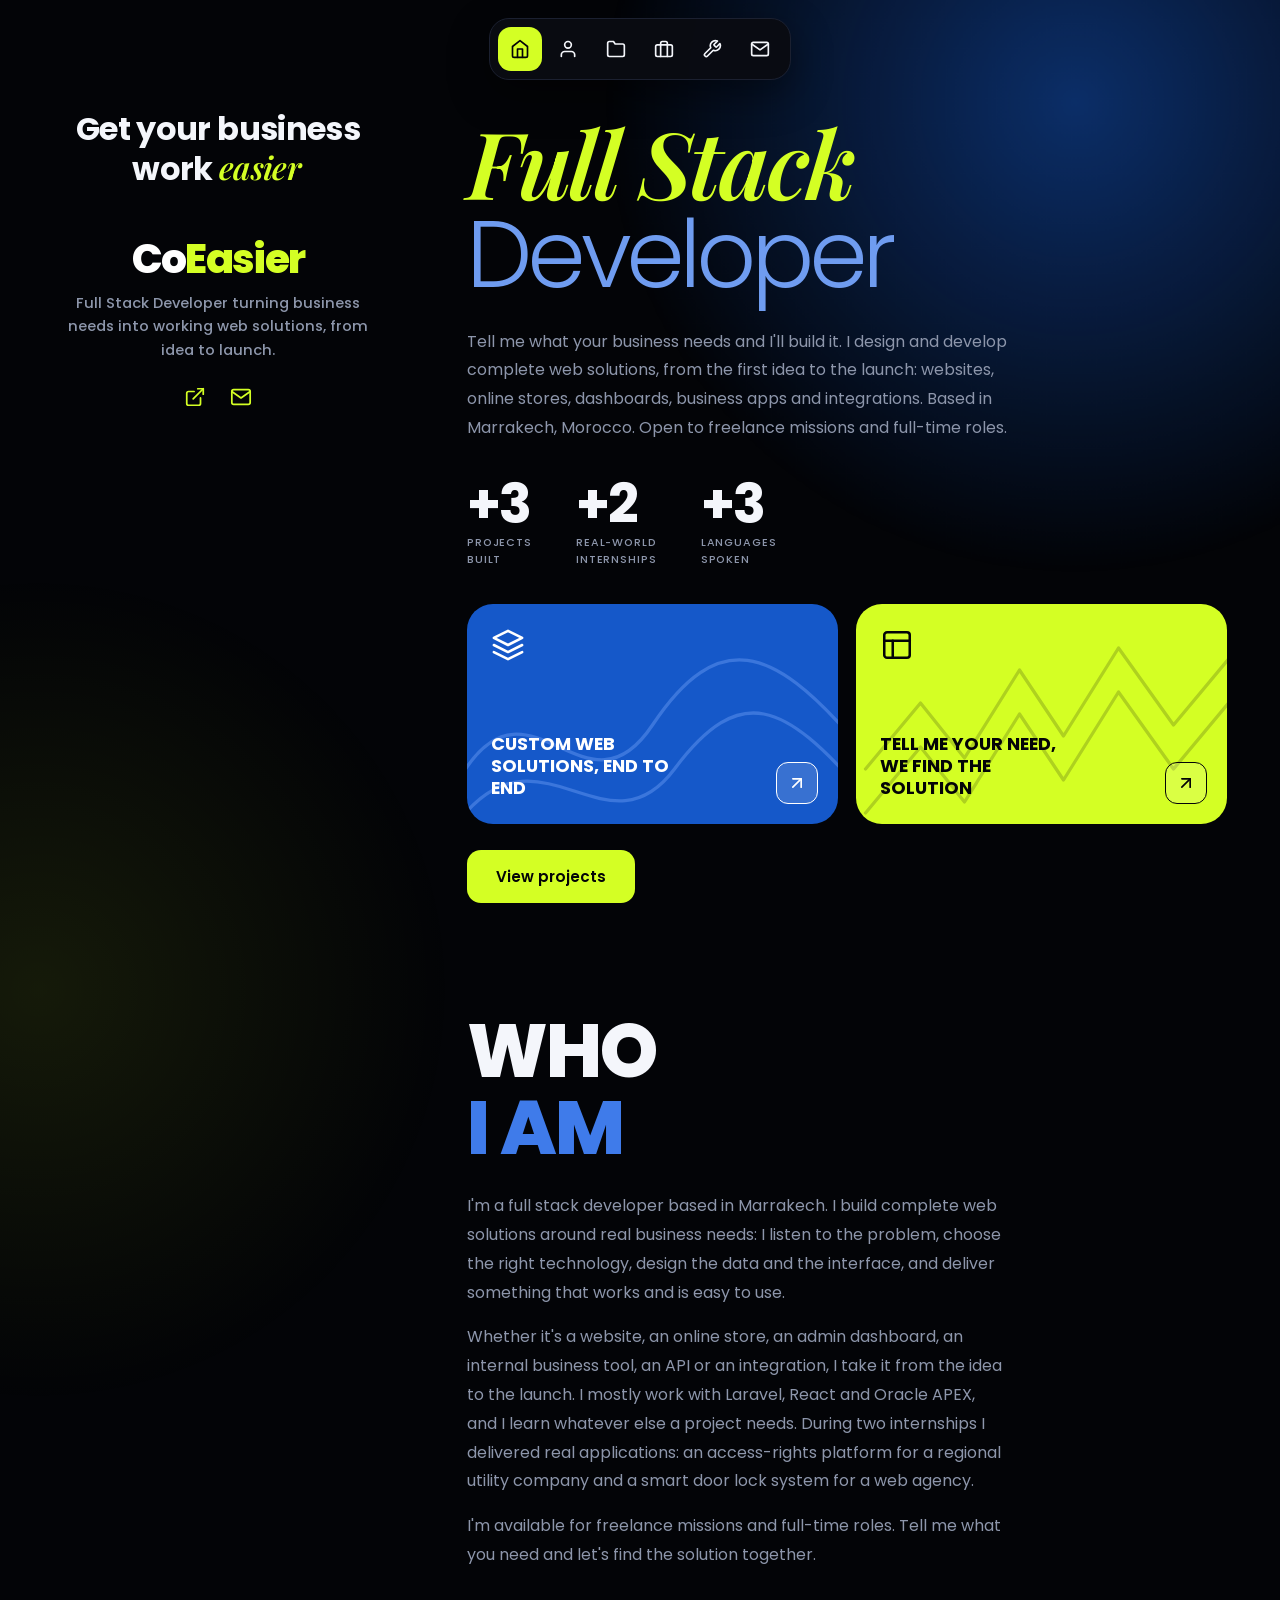
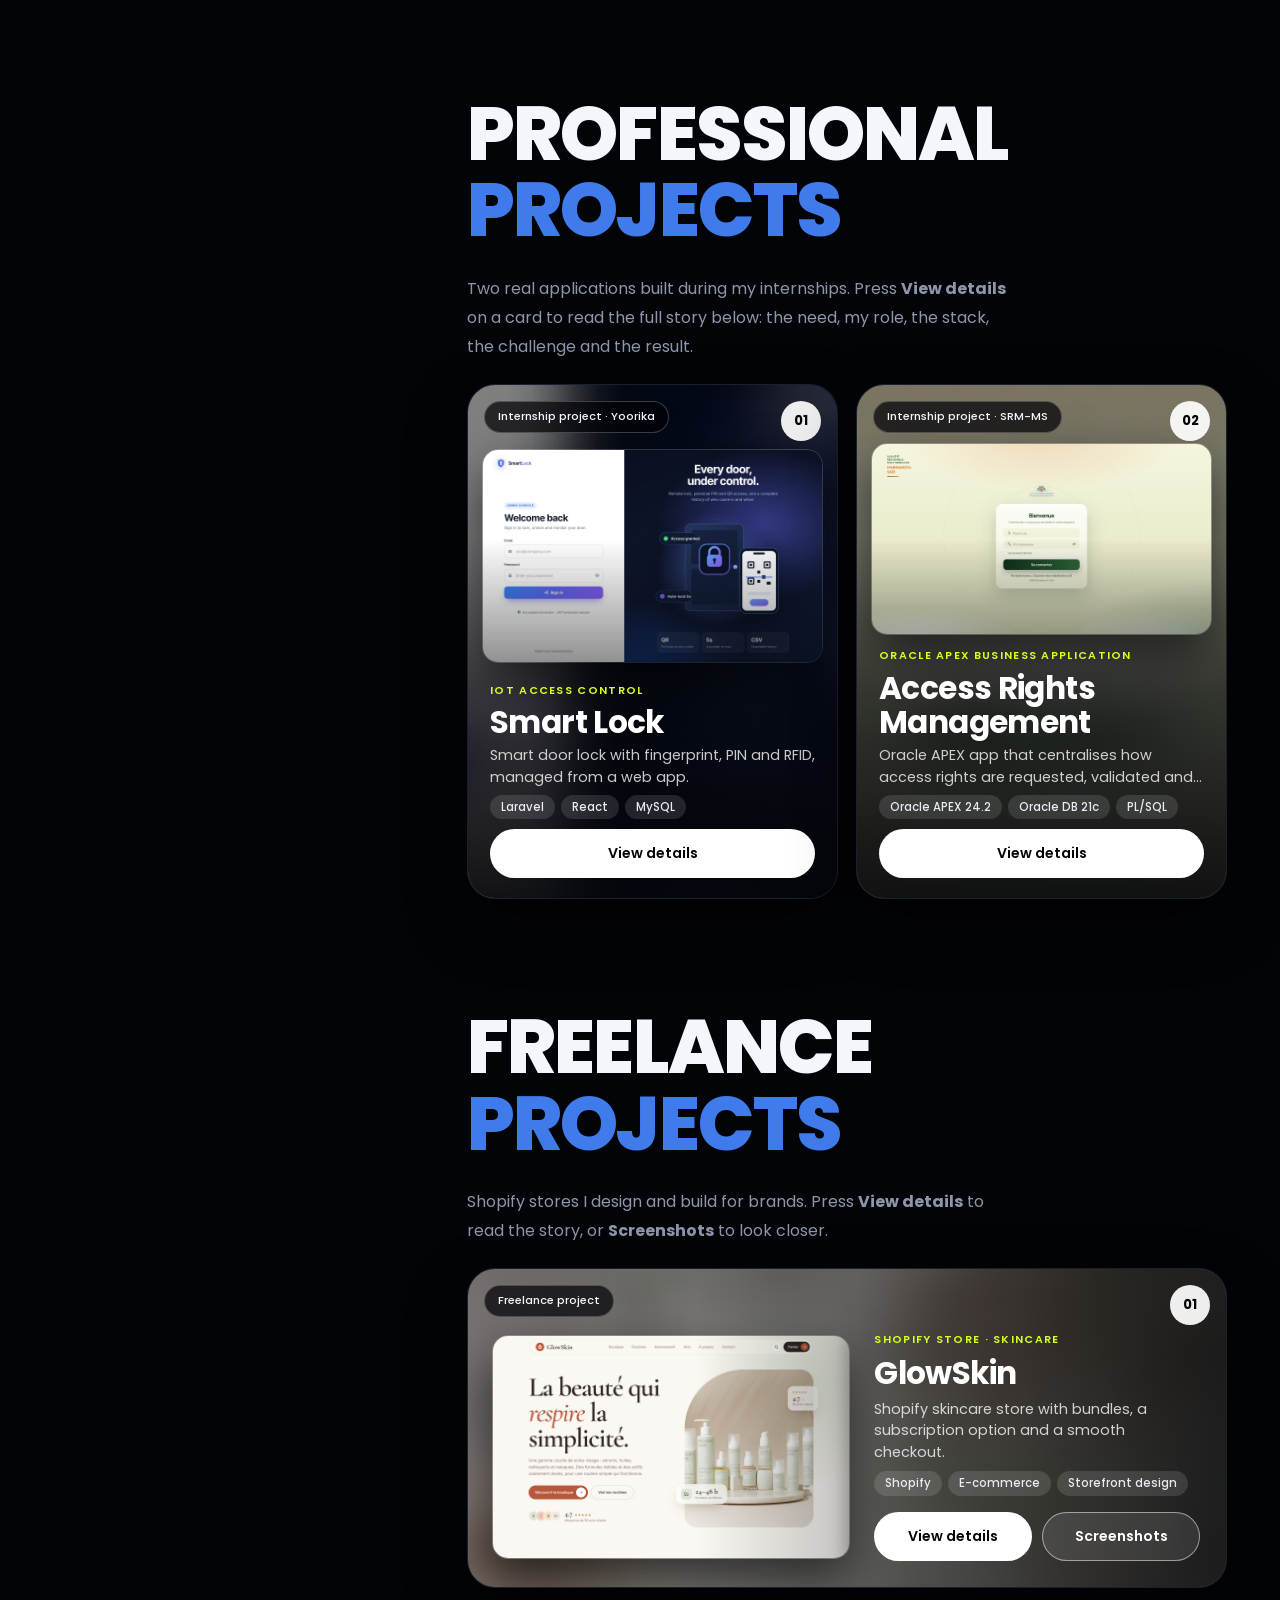
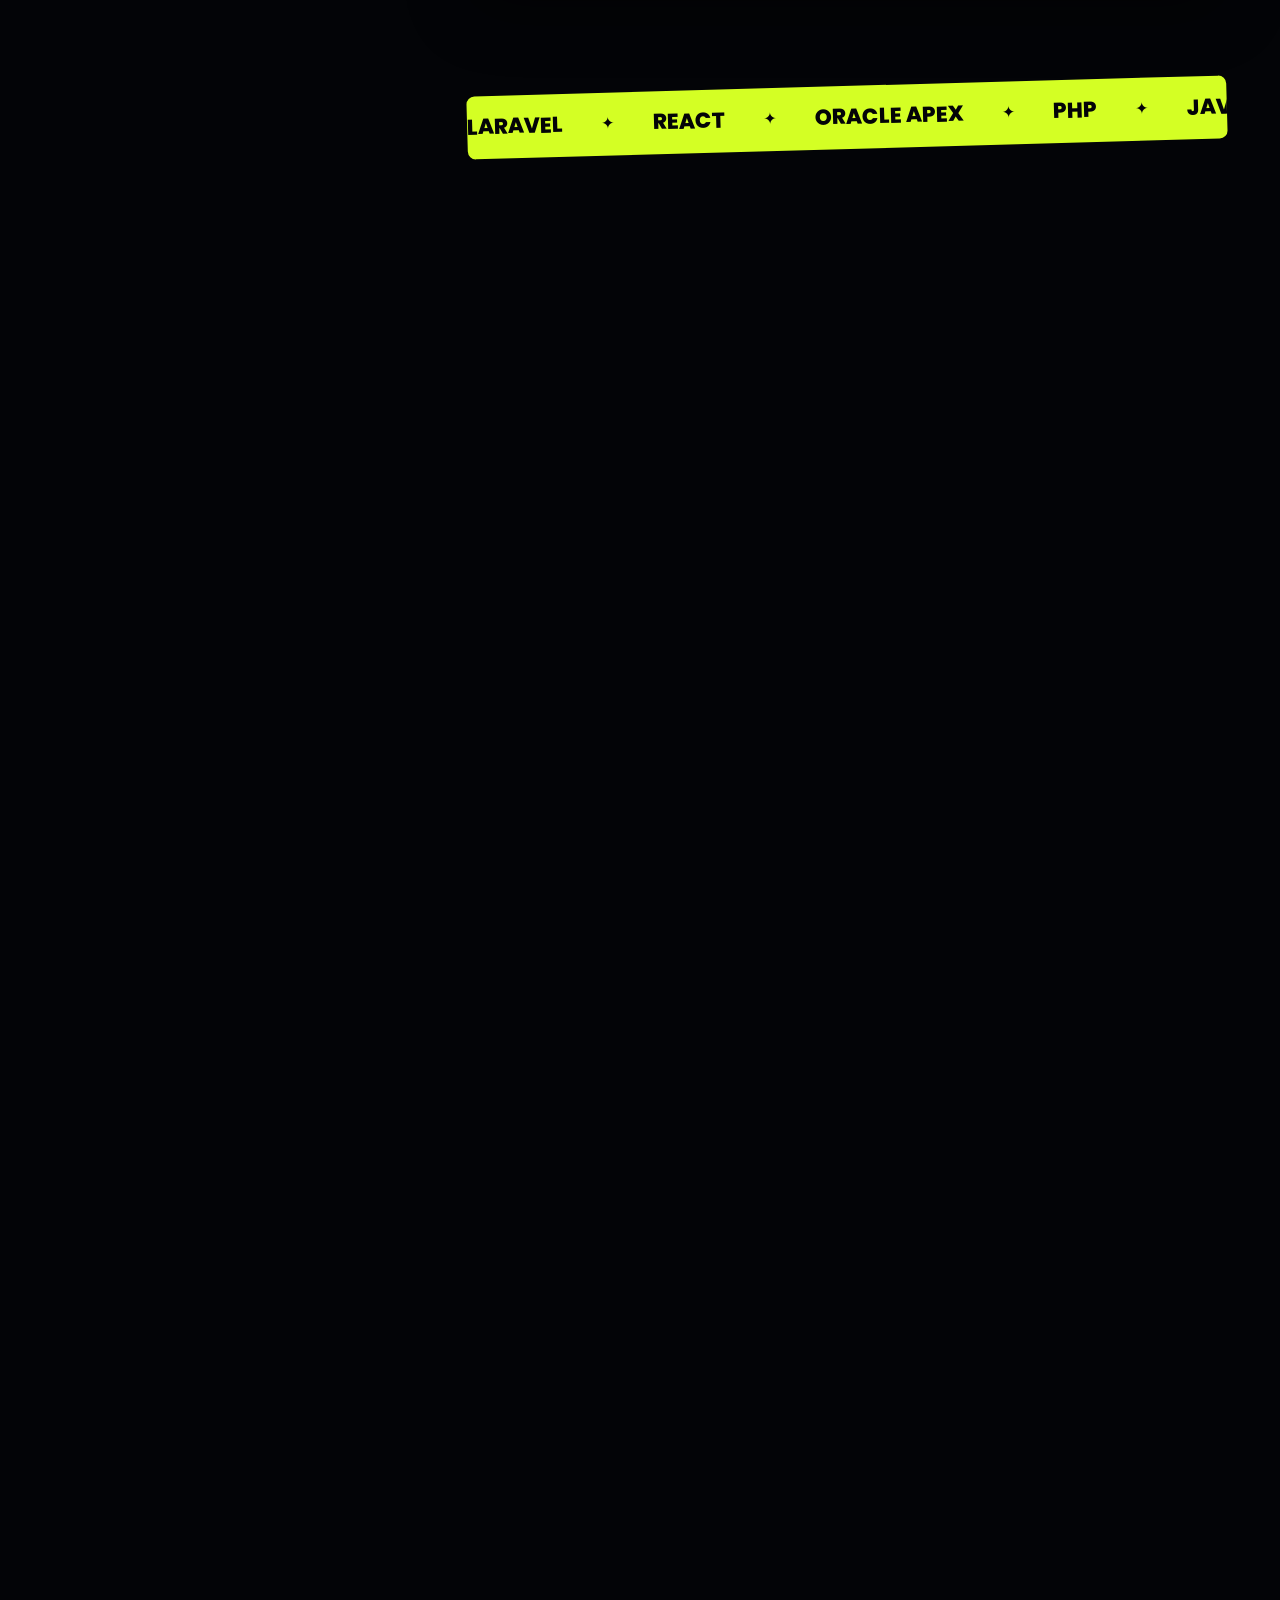
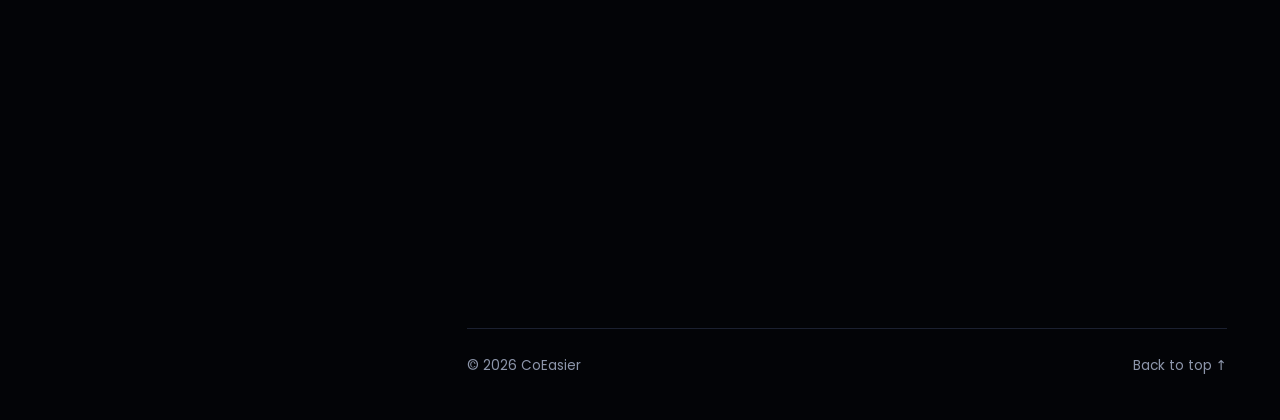
==== index.html @ d1f8d802 "CoEasier portfolio Co-Authored-By: Claude Sonnet 5.5 <noreply@anthropic.com>" ====
<!doctype html>
<html lang="en">
<head>
  <meta charset="utf-8">
  <meta name="viewport" content="width=device-width, initial-scale=1">
  <title>CoEasier | Full Stack Web Developer</title>
  <meta name="description" content="CoEasier, Full Stack Developer in Marrakech, Morocco. I turn business needs into complete web solutions: websites, online stores, dashboards, business apps and integrations.">
  <meta name="theme-color" content="#030407">
  <meta property="og:title" content="CoEasier | Full Stack Web Developer">
  <meta property="og:description" content="Custom web solutions, from the first idea to the launch.">
  <meta property="og:type" content="website">
  <link rel="preconnect" href="https://fonts.googleapis.com">
  <link rel="preconnect" href="https://fonts.gstatic.com" crossorigin>
  <link href="https://fonts.googleapis.com/css2?family=Playfair+Display:ital,wght@1,500;1,600&family=Poppins:wght@300;400;500;600;700;800&display=swap" rel="stylesheet">
  <link rel="stylesheet" href="style.css?v=77">
</head>
<body>
  <svg width="0" height="0" style="position:absolute" aria-hidden="true">
    <defs>
      <symbol id="i-home" viewBox="0 0 24 24"><path d="M3 9l9-7 9 7v11a2 2 0 0 1-2 2H5a2 2 0 0 1-2-2z"/><polyline points="9 22 9 12 15 12 15 22"/></symbol>
      <symbol id="i-user" viewBox="0 0 24 24"><path d="M20 21v-2a4 4 0 0 0-4-4H8a4 4 0 0 0-4 4v2"/><circle cx="12" cy="7" r="4"/></symbol>
      <symbol id="i-folder" viewBox="0 0 24 24"><path d="M22 19a2 2 0 0 1-2 2H4a2 2 0 0 1-2-2V5a2 2 0 0 1 2-2h5l2 3h9a2 2 0 0 1 2 2z"/></symbol>
      <symbol id="i-briefcase" viewBox="0 0 24 24"><rect x="2" y="7" width="20" height="14" rx="2"/><path d="M16 21V5a2 2 0 0 0-2-2h-4a2 2 0 0 0-2 2v16"/></symbol>
      <symbol id="i-tool" viewBox="0 0 24 24"><path d="M14.7 6.3a1 1 0 0 0 0 1.4l1.6 1.6a1 1 0 0 0 1.4 0l3.77-3.77a6 6 0 0 1-7.94 7.94l-6.91 6.91a2.12 2.12 0 0 1-3-3l6.91-6.91a6 6 0 0 1 7.94-7.94l-3.76 3.76z"/></symbol>
      <symbol id="i-mail" viewBox="0 0 24 24"><path d="M4 4h16c1.1 0 2 .9 2 2v12c0 1.1-.9 2-2 2H4c-1.1 0-2-.9-2-2V6c0-1.1.9-2 2-2z"/><polyline points="22,6 12,13 2,6"/></symbol>
      <symbol id="i-github" viewBox="0 0 24 24"><path d="M9 19c-5 1.5-5-2.5-7-3m14 6v-3.87a3.37 3.37 0 0 0-.94-2.61c3.14-.35 6.44-1.54 6.44-7A5.44 5.44 0 0 0 20 4.77 5.07 5.07 0 0 0 19.91 1S18.73.65 16 2.48a13.38 13.38 0 0 0-7 0C6.27.65 5.09 1 5.09 1A5.07 5.07 0 0 0 5 4.77a5.44 5.44 0 0 0-1.5 3.78c0 5.42 3.3 6.61 6.44 7A3.37 3.37 0 0 0 9 18.13V22"/></symbol>
      <symbol id="i-linkedin" viewBox="0 0 24 24"><path d="M16 8a6 6 0 0 1 6 6v7h-4v-7a2 2 0 0 0-4 0v7h-4v-7a6 6 0 0 1 6-6z"/><rect x="2" y="9" width="4" height="12"/><circle cx="4" cy="4" r="2"/></symbol>
      <symbol id="i-ext" viewBox="0 0 24 24"><path d="M18 13v6a2 2 0 0 1-2 2H5a2 2 0 0 1-2-2V8a2 2 0 0 1 2-2h6"/><polyline points="15 3 21 3 21 9"/><line x1="10" y1="14" x2="21" y2="3"/></symbol>
      <symbol id="i-arrow" viewBox="0 0 24 24"><line x1="7" y1="17" x2="17" y2="7"/><polyline points="7 7 17 7 17 17"/></symbol>
      <symbol id="i-flame" viewBox="0 0 24 24"><path d="M12 2c1 4 6 6 6 12a6 6 0 0 1-12 0c0-3 2-4 3-7 1 1 2 2 2 4 2-2 1-6 1-9z"/></symbol>
      <symbol id="i-layers" viewBox="0 0 24 24"><polygon points="12 2 2 7 12 12 22 7 12 2"/><polyline points="2 17 12 22 22 17"/><polyline points="2 12 12 17 22 12"/></symbol>
      <symbol id="i-layout" viewBox="0 0 24 24"><rect x="3" y="3" width="18" height="18" rx="2"/><line x1="3" y1="9" x2="21" y2="9"/><line x1="9" y1="21" x2="9" y2="9"/></symbol>
    </defs>
  </svg>

  <a class="skip" href="#about">Skip to content</a>
  <div class="progress" id="progress" aria-hidden="true"></div>

  <nav class="pill-nav" id="pillNav" aria-label="Main">
    <a href="#home" data-tip="Home" aria-label="Home"><svg class="ic"><use href="#i-home"/></svg></a>
    <a href="#about" data-tip="About" aria-label="About"><svg class="ic"><use href="#i-user"/></svg></a>
    <a href="#projects" data-tip="Projects" aria-label="Projects"><svg class="ic"><use href="#i-folder"/></svg></a>
    <a href="#experience" data-tip="Experience" aria-label="Experience"><svg class="ic"><use href="#i-briefcase"/></svg></a>
    <a href="#stack" data-tip="Tech stack" aria-label="Tech stack"><svg class="ic"><use href="#i-tool"/></svg></a>
    <a href="#contact" data-tip="Contact" aria-label="Contact"><svg class="ic"><use href="#i-mail"/></svg></a>
  </nav>

  <div class="layout">
    <aside class="side">
      <p class="p-tagline rise" style="--d:0">Get your business work <em>easier</em></p>
      <div class="profile rise" style="--d:1">
        <div class="p-info">
          <h2 class="p-name wordmark">Co<em>Easier</em></h2>
          <p class="p-bio">Full Stack Developer turning business needs into working web solutions, from idea to launch.</p>
          <div class="p-links" id="profileLinks"></div>
        </div>
      </div>
    </aside>

    <main class="content">
      <section id="home" class="block hero">
        <h1 class="big hero-title rise" style="--d:1"><span class="ser">Full Stack</span><span class="dim">Developer</span></h1>
        <p class="lede rise" style="--d:2">Tell me what your business needs and I'll build it. I design and develop complete web solutions, from the first idea to the launch: websites, online stores, dashboards, business apps and integrations. Based in Marrakech, Morocco. Open to freelance missions and full-time roles.</p>
        <ul class="stats rise" style="--d:3" aria-label="Highlights">
          <li><strong>+<span data-count="3">3</span></strong><span>PROJECTS<br>BUILT</span></li>
          <li><strong>+<span data-count="2">2</span></strong><span>REAL-WORLD<br>INTERNSHIPS</span></li>
          <li><strong>+<span data-count="3">3</span></strong><span>LANGUAGES<br>SPOKEN</span></li>
        </ul>
        <div class="tiles rise" style="--d:4">
          <a class="tile blue" href="#projects">
            <svg class="pat" viewBox="0 0 300 200" aria-hidden="true"><path d="M-20 150 C 40 60, 90 200, 150 110 S 260 40, 330 120"/><path d="M-20 190 C 50 110, 110 230, 170 150 S 270 90, 340 170"/></svg>
            <svg class="ic big-ic"><use href="#i-layers"/></svg>
            <span class="t-title">CUSTOM WEB SOLUTIONS, END TO END</span>
            <span class="t-go" aria-hidden="true"><svg class="ic"><use href="#i-arrow"/></svg></span>
          </a>
          <a class="tile lime" href="#contact">
            <svg class="pat" viewBox="0 0 300 200" aria-hidden="true"><polyline points="-10,150 40,90 80,140 130,60 170,120 220,40 270,110 320,50"/><polyline points="-10,190 40,130 80,180 130,100 170,160 220,80 270,150 320,90"/></svg>
            <svg class="ic big-ic"><use href="#i-layout"/></svg>
            <span class="t-title">TELL ME YOUR NEED, WE FIND THE SOLUTION</span>
            <span class="t-go" aria-hidden="true"><svg class="ic"><use href="#i-arrow"/></svg></span>
          </a>
        </div>
        <div class="cta rise" style="--d:5">
          <a class="btn solid" href="#projects">View projects</a>
        </div>
      </section>

      <section id="about" class="block">
        <h2 class="big reveal"><span>WHO</span><span class="dim">I AM</span></h2>
        <div class="reveal" style="--d:1">
          <p class="body">I'm a full stack developer based in Marrakech. I build complete web solutions around real business needs: I listen to the problem, choose the right technology, design the data and the interface, and deliver something that works and is easy to use.</p>
          <p class="body">Whether it's a website, an online store, an admin dashboard, an internal business tool, an API or an integration, I take it from the idea to the launch. I mostly work with Laravel, React and Oracle APEX, and I learn whatever else a project needs. During two internships I delivered real applications: an access-rights platform for a regional utility company and a smart door lock system for a web agency.</p>
          <p class="body">I'm available for freelance missions and full-time roles. Tell me what you need and let's find the solution together.</p>
        </div>
      </section>

      <section id="projects" class="block">
        <h2 class="big reveal"><span>PROFESSIONAL</span><span class="dim">PROJECTS</span></h2>
        <p class="body reveal" style="--d:1">Two real applications built during my internships. Press <b>View details</b> on a card to read the full story below: the need, my role, the stack, the challenge and the result.</p>
        <div class="pcards" id="projectList"></div>
        <div class="pdetail" id="pdetail" inert aria-live="polite"><div class="pd-inner" id="pdInner"></div></div>
      </section>

      <section id="freelance" class="block">
        <h2 class="big reveal"><span>FREELANCE</span><span class="dim">PROJECTS</span></h2>
        <p class="body reveal" style="--d:1">Shopify stores I design and build for brands. Press <b>View details</b> to read the story, or <b>Screenshots</b> to look closer.</p>
        <div class="pcards" id="freeList"></div>
      </section>

      <div class="ribbon" aria-hidden="true">
        <div class="ribbon-track">
          <span>LARAVEL</span><span>REACT</span><span>ORACLE APEX</span><span>PHP</span><span>JAVASCRIPT</span><span>MYSQL</span><span>PL/SQL</span><span>REST APIS</span>
          <span>LARAVEL</span><span>REACT</span><span>ORACLE APEX</span><span>PHP</span><span>JAVASCRIPT</span><span>MYSQL</span><span>PL/SQL</span><span>REST APIS</span>
        </div>
      </div>

      <section id="experience" class="block">
        <h2 class="big reveal"><span>REAL-WORLD</span><span class="dim">EXPERIENCE</span></h2>
        <div class="elist">
          <article class="eitem reveal">
            <span class="go" aria-hidden="true"><svg class="ic"><use href="#i-arrow"/></svg></span>
            <h3>SRM-MS · Oracle APEX Developer Intern</h3>
            <p class="sub">Société Régionale Multiservices Marrakech-Safi</p>
            <ul>
              <li>Designed a relational Oracle database and a multi-level validation workflow (hierarchical, functional, DSITD).</li>
              <li>Built business logic in PL/SQL: procedures, functions, triggers and compound triggers to automate statuses and keep access rights in sync.</li>
              <li>Implemented role-based access control (RBAC) with a full audit trail of every operation in Oracle APEX.</li>
            </ul>
            <p class="date">Sep – Oct 2026</p>
            <div class="tags"><span>Oracle APEX 24.2</span><span>Oracle DB 21c</span><span>SQL</span><span>PL/SQL</span><span>ORDS</span></div>
          </article>
          <article class="eitem reveal">
            <span class="go" aria-hidden="true"><svg class="ic"><use href="#i-arrow"/></svg></span>
            <h3>Yoorika Web Management · Web Developer Intern</h3>
            <p class="sub">Marrakech</p>
            <ul>
              <li>Developed a Smart Door Lock Management System with physical authentication (fingerprint, PIN, RFID) and a web supervision app.</li>
              <li>Created an admin dashboard to manage users and monitor entries and exits, with a full access history (logs).</li>
              <li>Designed an extensible architecture that can connect to other smart-lock devices.</li>
            </ul>
            <p class="date">April 2026</p>
            <div class="tags"><span>Laravel</span><span>React</span><span>MySQL</span></div>
          </article>
        </div>
      </section>

      <section id="stack" class="block">
        <h2 class="big reveal"><span>TECH</span><span class="dim">STACK</span></h2>
        <p class="body reveal" style="--d:1">My main tools, all used in real projects. I choose the right technology for each problem.</p>
        <div class="stack" id="stackList"></div>
      </section>

      <section id="contact" class="block">
        <h2 class="big reveal"><span>LET'S WORK</span><span class="dim">TOGETHER</span></h2>
        <p class="body reveal" style="--d:1">Have an idea, a problem to solve or a process to put online? Tell me about it and I'll get back to you quickly with how I can help.</p>
        <form id="contactForm" class="form reveal" novalidate>
          <div class="f-row">
            <div class="field">
              <label for="cName">Name</label>
              <input id="cName" name="name" type="text" placeholder="Your name" autocomplete="name" aria-describedby="cNameErr">
              <p class="err" id="cNameErr" role="alert"></p>
            </div>
            <div class="field">
              <label for="cEmail">Email</label>
              <input id="cEmail" name="email" type="email" placeholder="you@email.com" autocomplete="email" aria-describedby="cEmailErr">
              <p class="err" id="cEmailErr" role="alert"></p>
            </div>
          </div>
          <div class="field">
            <label for="cType">Project type</label>
            <select id="cType" name="type">
              <option value="">Select…</option>
              <option>Website or landing page</option>
              <option>E-commerce store</option>
              <option>Admin dashboard or web app</option>
              <option>Business tool or automation</option>
              <option>API or integration</option>
              <option>Oracle APEX application</option>
              <option>Not sure yet, let's talk</option>
            </select>
          </div>
          <div class="field">
            <label for="cMsg">Message</label>
            <textarea id="cMsg" name="message" placeholder="Tell me about your project" aria-describedby="cMsgErr"></textarea>
            <p class="err" id="cMsgErr" role="alert"></p>
          </div>
          <div class="hp" aria-hidden="true"><label>Leave empty <input type="text" name="company" tabindex="-1" autocomplete="off"></label></div>
          <button class="btn solid wide" type="submit" id="formBtn">Submit</button>
          <p class="form-status" id="formStatus" role="status" aria-live="polite"></p>
        </form>
        <p class="direct reveal">Prefer direct contact? <a href="https://mail.google.com/mail/?view=cm&fs=1&to=co.easier54%40gmail.com" target="_blank" rel="noopener">co.easier54@gmail.com</a> · <a href="https://www.fiverr.com/realswimo" target="_blank" rel="noopener">Fiverr</a></p>
      </section>

      <footer class="footer">
        <span>© <span id="year">2026</span> CoEasier</span>
        <a href="#home">Back to top ↑</a>
      </footer>
    </main>
  </div>


  <div class="lightbox" id="lightbox" role="dialog" aria-modal="true" aria-label="Project screenshots" hidden>
    <button class="lb-close" id="lbClose" type="button" aria-label="Close">×</button>
    <button class="lb-nav prev" id="lbPrev" type="button" aria-label="Previous screenshot">‹</button>
    <figure class="lb-fig">
      <img id="lbImg" alt="" decoding="async">
      <figcaption><b id="lbTitle"></b><span id="lbCount"></span></figcaption>
    </figure>
    <button class="lb-nav next" id="lbNext" type="button" aria-label="Next screenshot">›</button>
  </div>

  <script src="script.js?v=77" defer></script>
</body>
</html>
---- style.css ----
:root {
  --bg: #030407;
  --card: #0b0d14;
  --line: #1b2030;
  --text: #f4f6fb;
  --muted: #8d96ab;
  --dim: #3f7bea;
  --blue: #1558c9;
  --lime: #d4ff24;
  --input: #10131c;
}

* { box-sizing: border-box; }
html { scroll-behavior: smooth; scroll-padding-top: 100px; }
body { margin: 0; font-family: "Poppins", system-ui, -apple-system, "Segoe UI", sans-serif; background: var(--bg); color: var(--text); line-height: 1.6; -webkit-font-smoothing: antialiased; overflow-x: hidden; }
img { max-width: 100%; display: block; }
a { color: inherit; text-decoration: none; }
h1, h2, h3 { margin: 0; }
p { margin: 0 0 1rem; }
.ic { width: 20px; height: 20px; fill: none; stroke: currentColor; stroke-width: 2; stroke-linecap: round; stroke-linejoin: round; flex: none; }

/* accessibility */
.skip { position: absolute; left: 12px; top: -60px; z-index: 200; padding: 10px 16px; border-radius: 10px; background: var(--lime); color: #030407; font-weight: 700; transition: top .2s; }
.skip:focus { top: 12px; }
:focus-visible { outline: 3px solid var(--lime); outline-offset: 3px; border-radius: 10px; }
.progress { position: fixed; left: 0; top: 0; height: 3px; width: var(--prog, 0%); z-index: 120; background: var(--lime); }

/* floating pill nav */
.pill-nav { position: fixed; top: 18px; left: 50%; transform: translateX(-50%); z-index: 100; display: flex; gap: 4px; padding: 8px; border-radius: 20px; background: rgba(10, 12, 18, .9); border: 1px solid var(--line); -webkit-backdrop-filter: blur(14px); backdrop-filter: blur(14px); box-shadow: 0 14px 40px rgba(0, 0, 0, .45); }
.pill-nav a { position: relative; width: 44px; height: 44px; display: grid; place-items: center; border-radius: 13px; color: var(--text); transition: background .25s, color .25s, transform .25s; }
.pill-nav a:hover { background: var(--line); transform: translateY(-2px); }
.pill-nav a.is-active { background: var(--lime); color: #030407; }
.pill-nav a::after { content: attr(data-tip); position: absolute; top: calc(100% + 12px); left: 50%; transform: translate(-50%, -4px); padding: 5px 11px; border-radius: 8px; background: #000; color: #fff; font-size: .72rem; font-weight: 500; white-space: nowrap; opacity: 0; pointer-events: none; transition: opacity .2s, transform .2s; }
.pill-nav a:hover::after, .pill-nav a:focus-visible::after { opacity: 1; transform: translate(-50%, 0); }

/* page layout */
.layout { display: grid; grid-template-columns: 330px minmax(0, 760px); gap: 84px; justify-content: center; padding: 110px 28px 30px; max-width: 1340px; margin-inline: auto; }
.side { position: sticky; top: 96px; align-self: start; }
.content { min-width: 0; }
.block { padding: 18px 0 92px; }
.block.hero { padding-top: 6px; }

/* profile card */
.profile { position: relative; background: #fff; color: #111; border-radius: 30px; padding: 22px 22px 26px; text-align: center; box-shadow: 0 30px 70px rgba(0, 0, 0, .5); }
.dash { position: absolute; left: 0; top: 0; width: 340px; height: 520px; overflow: visible; pointer-events: none; fill: none; stroke: #2f6fe0; stroke-width: 3; stroke-linecap: round; stroke-dasharray: 9 10; animation: dashmove 1.4s linear infinite; }
@keyframes dashmove { to { stroke-dashoffset: -38; } }
.flame { position: absolute; left: 0; top: 0; width: 40px; height: 40px; border-radius: 50%; background: var(--lime); color: #030407; display: grid; place-items: center; offset-path: path("M-44 392 C 36 416, 96 346, 170 268"); offset-rotate: 0deg; offset-anchor: center; animation: ride 7s ease-in-out infinite alternate; box-shadow: 0 0 0 7px rgba(212, 255, 36, .22); }
.flame .ic { width: 18px; height: 18px; }
@keyframes ride { from { offset-distance: 0%; } to { offset-distance: 100%; } }
.avatar { position: relative; border-radius: 22px; overflow: hidden; aspect-ratio: 1 / 1; background: #1b1d22; }
.avatar img { width: 100%; height: 100%; object-fit: cover; object-position: 50% 12%; }
.p-name { font-size: 1.6rem; font-weight: 800; letter-spacing: -.02em; margin: 18px 0 6px; line-height: 1.15; }
.p-bio { color: #6b6661; font-size: .9rem; font-weight: 500; margin: 0 0 16px; padding-inline: 4px; }
.p-links { display: flex; justify-content: center; flex-wrap: wrap; gap: 6px; }
.p-links a { width: 40px; height: 40px; display: grid; place-items: center; border-radius: 12px; color: #1558c9; transition: background .2s, color .2s, transform .2s; }
.p-links a:hover { background: #1558c9; color: #fff; transform: translateY(-3px); }
.p-links .ic { width: 22px; height: 22px; stroke-width: 1.9; }

/* headings + text */
.big { font-weight: 800; font-size: clamp(2.5rem, 6.2vw, 4.7rem); line-height: 1.02; letter-spacing: -.025em; text-transform: uppercase; margin-bottom: 26px; }
.big span { display: block; }
.big .dim { color: var(--dim); }
.lede, .body { color: var(--muted); font-size: 1rem; line-height: 1.8; max-width: 54ch; }
.stats { list-style: none; display: flex; flex-wrap: wrap; gap: 14px 44px; padding: 0; margin: 34px 0 0; }
.stats li { display: flex; flex-direction: column; gap: 4px; }
.stats strong { font-size: clamp(2.4rem, 5vw, 3.4rem); font-weight: 700; line-height: 1; letter-spacing: -.03em; }
.stats li > span { color: var(--muted); font-size: .68rem; font-weight: 500; letter-spacing: .08em; line-height: 1.5; }

/* colour tiles */
.tiles { display: grid; grid-template-columns: 1fr 1fr; gap: 18px; margin-top: 36px; }
.tile { position: relative; overflow: hidden; border-radius: 26px; min-height: 220px; padding: 24px; display: flex; flex-direction: column; justify-content: space-between; transition: transform .4s cubic-bezier(.2, .7, .2, 1), box-shadow .4s; }
.tile.blue { background: #1558c9; color: #fff; }
.tile.lime { background: var(--lime); color: #030407; }
.tile:hover { transform: translateY(-8px) rotate(-.8deg); box-shadow: 0 26px 50px rgba(0, 0, 0, .45); }
.pat { position: absolute; inset: 0; width: 100%; height: 100%; fill: none; stroke-width: 3; stroke-linecap: round; stroke-linejoin: round; animation: patmove 9s ease-in-out infinite alternate; pointer-events: none; }
.blue .pat { stroke: rgba(130, 175, 255, .35); }
.lime .pat { stroke: rgba(3, 4, 7, .18); }
@keyframes patmove { to { transform: translateX(-26px) scale(1.06); } }
.tile > * { position: relative; }
.tile > .pat { position: absolute; }
.big-ic { width: 34px; height: 34px; stroke-width: 1.8; }
.t-title { font-weight: 700; font-size: 1.12rem; line-height: 1.25; text-transform: uppercase; max-width: 15ch; }
.t-go { position: absolute !important; right: 20px; bottom: 20px; width: 42px; height: 42px; border-radius: 12px; border: 1.5px solid currentColor; display: grid; place-items: center; background: rgba(255, 255, 255, .15); transition: transform .3s; }
.tile:hover .t-go { transform: translate(3px, -3px) rotate(8deg); }

/* buttons */
.cta { display: flex; flex-wrap: wrap; gap: 12px; margin-top: 26px; }
.btn { display: inline-flex; align-items: center; justify-content: center; padding: 14px 28px; border-radius: 14px; font: 600 .95rem "Poppins", sans-serif; border: 1.5px solid transparent; cursor: pointer; transition: transform .25s, background .25s, border-color .25s, color .25s; }
.btn.solid { background: var(--lime); color: #030407; }
.btn.solid:hover { background: #e6ff6b; transform: translateY(-3px); }
.btn.line { border-color: #2a3042; color: var(--text); background: transparent; }
.btn.line:hover { border-color: var(--lime); color: var(--lime); transform: translateY(-3px); }
.btn.small { padding: 10px 18px; font-size: .85rem; }
.btn.wide { width: 100%; margin-top: 6px; }
.btn:disabled { opacity: .7; cursor: progress; }

/* about */
.facts { list-style: none; padding: 0; margin: 28px 0 0; display: grid; gap: 10px; max-width: 560px; }
.facts li { padding: 14px 18px; background: var(--card); border: 1px solid var(--line); border-radius: 16px; font-size: .94rem; }
.facts span { display: inline-block; min-width: 104px; color: var(--lime); font-size: .68rem; font-weight: 600; letter-spacing: .1em; }

/* projects accordion */
.plist { margin-top: 18px; display: grid; gap: 6px; }
.pitem { border-radius: 22px; transition: background .3s; }
.pitem.open, .pitem:hover { background: var(--card); }
.phead { width: 100%; display: grid; grid-template-columns: 88px 1fr 28px; gap: 22px; align-items: center; padding: 14px; background: none; border: 0; color: inherit; text-align: left; cursor: pointer; font-family: inherit; border-radius: 22px; }
.thumb { width: 88px; height: 88px; border-radius: 16px; overflow: hidden; background: #12151f; display: grid; place-items: center; }
.thumb img { width: 100%; height: 100%; object-fit: cover; object-position: top left; transition: transform .5s; }
.pitem:hover .thumb img { transform: scale(1.12); }
.thumb.ph { background: linear-gradient(135deg, #1558c9, #030407); color: #fff; font-weight: 800; font-size: 1.2rem; }
.ptitle { display: block; font-weight: 600; font-size: 1.4rem; line-height: 1.2; transition: color .25s; }
.pitem:hover .ptitle { color: var(--lime); }
.psub { display: block; color: var(--muted); font-size: .88rem; margin-top: 4px; }
.parrow { color: var(--lime); align-self: start; margin-top: 6px; transition: transform .35s; }
.pitem:hover .parrow { transform: translate(3px, -3px); }
.pitem.open .parrow { transform: rotate(90deg); }
.ppanel { display: grid; grid-template-rows: 0fr; transition: grid-template-rows .55s cubic-bezier(.2, .7, .2, 1); }
.pitem.open .ppanel { grid-template-rows: 1fr; }
.pinner { overflow: hidden; }
.pbody { padding: 4px 18px 24px; display: grid; gap: 12px; }
.pbody p { color: var(--muted); margin: 0; font-size: .95rem; }
.pbody ul { margin: 0; padding-left: 18px; color: var(--muted); display: grid; gap: 4px; font-size: .93rem; }
.badge { justify-self: start; padding: 3px 13px; border-radius: 999px; border: 1px solid var(--lime); color: var(--lime); font-size: .72rem; font-weight: 600; }
.row { padding: 10px 14px; background: #12151f; border-left: 3px solid var(--lime); border-radius: 0 12px 12px 0; font-size: .92rem; color: var(--text) !important; }
.row b { display: block; color: var(--lime); font-size: .66rem; letter-spacing: .12em; text-transform: uppercase; margin-bottom: 2px; }
.tags { display: flex; flex-wrap: wrap; gap: 8px; }
.tags span { padding: 5px 13px; border-radius: 999px; background: #12151f; border: 1px solid var(--line); font-size: .78rem; color: #c3cadb; font-weight: 500; }
.note { font-size: .8rem !important; }
.actions { display: flex; flex-wrap: wrap; gap: 10px; margin-top: 4px; }

/* ribbon */
.ribbon { overflow: hidden; margin: 6px 0 40px; transform: rotate(-1.6deg); background: var(--lime); color: #030407; padding: 14px 0; border-radius: 8px; }
.ribbon-track { display: flex; gap: 38px; width: max-content; animation: marquee 32s linear infinite; }
.ribbon:hover .ribbon-track { animation-play-state: paused; }
.ribbon span { font-weight: 800; font-size: 1.35rem; white-space: nowrap; display: inline-flex; align-items: center; gap: 38px; }
.ribbon span::after { content: "✦"; font-size: 1rem; }
@keyframes marquee { to { transform: translateX(-50%); } }

/* experience */
.elist { margin-top: 10px; }
.eitem { position: relative; padding: 30px 40px 30px 0; border-top: 1px solid var(--line); }
.eitem:last-child { border-bottom: 1px solid var(--line); }
.eitem h3 { font-weight: 600; font-size: 1.4rem; line-height: 1.25; }
.eitem .sub { color: var(--muted); font-size: .9rem; margin: 2px 0 14px; }
.eitem ul { margin: 0 0 12px; padding-left: 18px; color: var(--muted); display: grid; gap: 6px; font-size: .94rem; }
.date { color: #c3cadb !important; font-size: .85rem; margin: 0 0 12px !important; font-weight: 500; }
.go { position: absolute; right: 0; top: 34px; color: var(--lime); transition: transform .3s; }
.eitem:hover .go { transform: translate(3px, -3px); }

/* tech stack */
.stack { display: grid; gap: 34px; margin-top: 20px; }
.gname { font-size: .72rem; letter-spacing: .16em; color: var(--lime); font-weight: 600; margin-bottom: 14px; }
.sgrid { display: grid; grid-template-columns: 1fr 1fr; gap: 14px 24px; }
.stile { display: flex; align-items: center; gap: 14px; transition: transform .3s; }
.stile:hover { transform: translateX(6px); }
.mono { width: 54px; height: 54px; border-radius: 15px; background: #fff; color: #030407; display: grid; place-items: center; font-weight: 800; font-size: .92rem; letter-spacing: -.02em; flex: none; transition: transform .35s, background .25s; }
.stile:hover .mono { transform: rotate(-8deg) scale(1.06); background: var(--lime); }
.stile b { display: block; font-weight: 600; font-size: 1rem; line-height: 1.2; }
.stile small { color: var(--muted); font-size: .78rem; }

/* contact form */
.form { margin-top: 18px; display: grid; gap: 16px; }
.f-row { display: grid; grid-template-columns: 1fr 1fr; gap: 16px; }
.field label { display: block; font-size: .72rem; color: var(--muted); font-weight: 500; margin-bottom: 6px; }
.field input, .field select, .field textarea { width: 100%; padding: 14px 16px; border-radius: 11px; border: 1.5px solid transparent; background: var(--input); color: var(--text); font: 400 .95rem "Poppins", sans-serif; transition: border-color .2s, box-shadow .2s; color-scheme: dark; }
.field textarea { min-height: 150px; resize: vertical; }
.field input::placeholder, .field textarea::placeholder { color: #8a8580; }
.field input:focus, .field select:focus, .field textarea:focus { outline: none; border-color: var(--lime); box-shadow: 0 0 0 4px rgba(212, 255, 36, .18); }
.field [aria-invalid="true"] { border-color: #f87171; }
.err { margin: 6px 0 0 !important; color: #fca5a5; font-size: .82rem; }
.err:empty { display: none; }
.hp { position: absolute; left: -9999px; width: 1px; height: 1px; overflow: hidden; }
.form-status { margin: 0 !important; padding: 12px 14px; border-radius: 12px; font-size: .9rem; }
.form-status:empty { display: none; }
.form-status.ok { background: rgba(200, 255, 61, .1); border: 1px solid var(--lime); color: var(--text); }
.form-status.bad { background: rgba(248, 113, 113, .12); border: 1px solid #f87171; color: var(--text); }
.direct { color: var(--muted); font-size: .88rem; margin-top: 22px; }
.direct a { color: var(--lime); font-weight: 500; }
.direct a:hover { text-decoration: underline; }

.footer { display: flex; justify-content: space-between; gap: 12px; padding: 26px 0 14px; border-top: 1px solid var(--line); color: var(--muted); font-size: .85rem; }
.footer a:hover { color: var(--lime); }

/* lightbox */
.lightbox { position: fixed; inset: 0; z-index: 130; background: rgba(10, 9, 8, .95); display: grid; grid-template-columns: 64px 1fr 64px; align-items: center; padding: 24px 12px; }
.lightbox[hidden] { display: none; }
.lb-fig { margin: 0; display: grid; gap: 12px; justify-items: center; min-width: 0; animation: lbin .35s ease-out; }
@keyframes lbin { from { opacity: 0; transform: scale(.96); } }
.lb-fig img { max-height: calc(100vh - 150px); max-width: 100%; width: auto; border-radius: 14px; background: #fff; box-shadow: 0 30px 90px rgba(0, 0, 0, .7); }
.lb-fig figcaption { color: #f6f4f1; display: flex; gap: 14px; align-items: baseline; font-size: .92rem; text-align: center; flex-wrap: wrap; justify-content: center; }
.lb-fig figcaption span { color: #8f8a85; font-size: .82rem; }
.lb-nav, .lb-close { background: rgba(255, 255, 255, .1); border: 1px solid rgba(255, 255, 255, .2); color: #fff; width: 48px; height: 48px; border-radius: 50%; font-size: 1.8rem; line-height: 1; cursor: pointer; display: grid; place-items: center; justify-self: center; transition: background .2s, transform .2s; }
.lb-nav:hover, .lb-close:hover { background: var(--lime); color: #030407; transform: scale(1.08); }
.lb-close { position: absolute; top: 16px; right: 16px; font-size: 1.7rem; }

/* motion */
.rise { opacity: 0; transform: translateY(28px); animation: rise .9s cubic-bezier(.2, .7, .2, 1) calc(var(--d, 0) * 100ms + 100ms) forwards; }
@keyframes rise { to { opacity: 1; transform: none; } }
.reveal { opacity: 0; transform: translateY(36px); transition: opacity .9s cubic-bezier(.2, .7, .2, 1), transform .9s cubic-bezier(.2, .7, .2, 1); transition-delay: calc(var(--d, 0) * 100ms); }
.reveal.in { opacity: 1; transform: none; }
html.settled .rise { animation: none; opacity: 1; transform: none; }

@media (max-width: 1040px) {
  .layout { grid-template-columns: minmax(0, 1fr); gap: 36px; padding-top: 96px; max-width: 760px; }
  .side { position: static; }
  .profile { max-width: 380px; margin-inline: auto; }
  .dash, .flame { display: none; }
  .block { padding-bottom: 70px; }
}
@media (max-width: 640px) {
  .layout { padding-inline: 20px; }
  .tiles, .f-row, .sgrid { grid-template-columns: 1fr; }
  .tile { min-height: 190px; }
  .phead { grid-template-columns: 64px 1fr 24px; gap: 14px; padding: 10px; }
  .thumb { width: 64px; height: 64px; border-radius: 13px; }
  .ptitle { font-size: 1.15rem; }
  .pbody { padding-inline: 10px; }
  .eitem { padding-right: 30px; }
  .pill-nav { gap: 0; padding: 6px; }
  .pill-nav a { width: 40px; height: 40px; }
  .pill-nav a::after { display: none; }
  .lightbox { grid-template-columns: 1fr; padding: 60px 10px 90px; }
  .lb-nav { position: absolute; bottom: 20px; }
  .lb-nav.prev { left: calc(50% - 64px); }
  .lb-nav.next { right: calc(50% - 64px); }
}
@media (prefers-reduced-motion: reduce) {
  *, *::before, *::after { animation: none !important; transition: none !important; }
  html { scroll-behavior: auto; }
  .rise, .reveal { opacity: 1; transform: none; }
  .flame { offset-distance: 100%; }
  .ribbon-track { flex-wrap: wrap; width: auto; justify-content: center; }
}

/* palette glow + hero typography */
body::before { content: ""; position: fixed; right: -26vmax; top: -34vmax; width: 84vmax; height: 84vmax; z-index: -1; pointer-events: none; background: radial-gradient(circle, rgba(21, 88, 201, .5), rgba(21, 88, 201, 0) 62%); animation: glowdrift 24s ease-in-out infinite alternate; }
body::after { content: ""; position: fixed; left: -34vmax; bottom: -44vmax; width: 74vmax; height: 74vmax; z-index: -1; pointer-events: none; background: radial-gradient(circle, rgba(212, 255, 36, .09), rgba(212, 255, 36, 0) 62%); animation: glowdrift2 30s ease-in-out infinite alternate; }
@keyframes glowdrift { to { transform: translate(-9vmax, 11vmax) scale(1.12); } }
@keyframes glowdrift2 { to { transform: translate(13vmax, -9vmax); } }
.hero-title { text-transform: none; letter-spacing: -.03em; font-size: clamp(3.1rem, 7.4vw, 5.8rem); line-height: 1; }
.hero-title .ser { font-family: "Playfair Display", Georgia, serif; font-style: italic; font-weight: 600; color: var(--lime); }
.hero-title .dim { font-weight: 300; color: #6f9cf0; letter-spacing: -.045em; }
@media (prefers-reduced-motion: reduce) { body::before, body::after { animation: none; } }

/* project cards (image cards with auto-playing screenshots) */
.pcards { display: grid; grid-template-columns: 1fr 1fr; gap: 18px; margin-top: 22px; }
.pcard { position: relative; isolation: isolate; overflow: hidden; border-radius: 28px; aspect-ratio: 4 / 5; background: #0b0d14; border: 1px solid var(--line); box-shadow: 0 24px 60px rgba(0, 0, 0, .45); transition: transform .45s cubic-bezier(.2, .7, .2, 1), border-color .3s, box-shadow .3s; }
.pcard:hover { transform: translateY(-8px); border-color: rgba(212, 255, 36, .45); box-shadow: 0 30px 70px rgba(0, 0, 0, .55), 0 0 40px rgba(21, 88, 201, .25); }
.pcard:last-child:nth-child(odd) { grid-column: 1 / -1; aspect-ratio: 16 / 9; }
.slides { position: absolute; inset: 0; z-index: 0; background: #0b0d14; }
.slides img { position: absolute; inset: 0; width: 100%; height: 100%; object-fit: cover; object-position: 12% 0; opacity: 0; transform: scale(1.02); transition: opacity 1.1s ease, transform 7s ease-out; }
.slides img.on { opacity: 1; transform: scale(1.1); }
.pcard::after { content: ""; position: absolute; inset: 0; z-index: 1; pointer-events: none; background: linear-gradient(to top, rgba(3, 4, 7, .98) 0%, rgba(3, 4, 7, .93) 38%, rgba(3, 4, 7, .55) 62%, rgba(3, 4, 7, 0) 84%); }
.pc-top { position: absolute; z-index: 2; top: 16px; left: 16px; right: 16px; display: flex; justify-content: space-between; align-items: flex-start; gap: 10px; }
.pc-badge { padding: 6px 13px; border-radius: 999px; background: rgba(3, 4, 7, .6); border: 1px solid rgba(255, 255, 255, .22); -webkit-backdrop-filter: blur(10px); backdrop-filter: blur(10px); font-size: .7rem; font-weight: 500; color: #f4f6fb; }
.pc-num { width: 40px; height: 40px; flex: none; border-radius: 50%; display: grid; place-items: center; background: rgba(255, 255, 255, .92); color: #030407; font-weight: 700; font-size: .82rem; }
.pc-body { position: absolute; z-index: 2; left: 0; right: 0; bottom: 0; padding: 24px; display: grid; gap: 8px; }
.pc-kind { color: var(--lime); font-size: .68rem; font-weight: 600; letter-spacing: .12em; text-transform: uppercase; }
.pc-body h3 { font-size: clamp(1.5rem, 3vw, 1.95rem); font-weight: 700; line-height: 1.1; letter-spacing: -.02em; color: #fff; }
.pc-body p { margin: 0; color: rgba(255, 255, 255, .78); font-size: .9rem; line-height: 1.5; display: -webkit-box; -webkit-line-clamp: 3; -webkit-box-orient: vertical; overflow: hidden; }
.pc-tags { display: flex; flex-wrap: wrap; gap: 6px; }
.pc-tags span { padding: 3px 11px; border-radius: 999px; background: rgba(255, 255, 255, .12); font-size: .72rem; color: #e8ebf3; font-weight: 500; }
.pc-actions { display: flex; gap: 10px; margin-top: 8px; }
.pc-actions .btn { flex: 1; padding: 13px 10px; border-radius: 999px; font-size: .88rem; white-space: nowrap; }
.btn.white { background: #fff; color: #030407; }
.btn.white:hover { background: var(--lime); transform: translateY(-2px); }
.btn.outw { border-color: rgba(255, 255, 255, .5); color: #fff; background: rgba(255, 255, 255, .06); -webkit-backdrop-filter: blur(8px); backdrop-filter: blur(8px); }
.btn.outw:hover { background: rgba(255, 255, 255, .18); border-color: #fff; transform: translateY(-2px); }

/* full project panel that drops down under the cards */
.pdetail { display: grid; grid-template-rows: 0fr; margin-top: 0; transition: grid-template-rows .65s cubic-bezier(.2, .7, .2, 1), margin-top .65s; }
.pdetail.open { grid-template-rows: 1fr; margin-top: 22px; }
.pd-inner { overflow: hidden; min-height: 0; }
.pd-card { background: var(--card); border: 1px solid var(--line); border-radius: 30px; overflow: hidden; box-shadow: 0 30px 70px rgba(0, 0, 0, .5); }
.pd-slides { position: relative; aspect-ratio: 16 / 7.5; cursor: zoom-in; overflow: hidden; }
.pd-slides .slides img { object-position: 0 0; }
.pd-count { position: absolute; z-index: 3; left: 18px; bottom: 16px; padding: 7px 15px; border-radius: 999px; background: rgba(3, 4, 7, .78); color: #f4f6fb; font-size: .78rem; font-weight: 500; border: 1px solid rgba(255, 255, 255, .16); }
.pd-head { display: flex; justify-content: space-between; align-items: flex-start; gap: 16px; padding: 28px 30px 0; }
.pd-head .kind { display: block; color: var(--lime); font-size: .7rem; font-weight: 600; letter-spacing: .12em; text-transform: uppercase; margin-bottom: 4px; }
.pd-head h3 { font-size: clamp(1.8rem, 4vw, 2.5rem); font-weight: 800; letter-spacing: -.025em; line-height: 1.05; outline: none; }
.pd-head .badge { margin-top: 10px; display: inline-block; }
.pd-close { width: 44px; height: 44px; flex: none; border-radius: 50%; border: 1.5px solid #2a3042; background: transparent; color: #fff; font-size: 1.5rem; line-height: 1; cursor: pointer; transition: background .2s, color .2s, transform .2s; }
.pd-close:hover { background: var(--lime); color: #030407; transform: rotate(90deg); }
.pd-grid { display: grid; grid-template-columns: 1fr 1fr; gap: 26px; padding: 22px 30px 32px; }
.pd-grid > div { display: grid; gap: 12px; align-content: start; }
.pd-grid p { color: var(--muted); margin: 0; font-size: .95rem; }
.pd-grid .row { color: var(--text); }
.pd-sum { font-size: 1rem !important; color: #cfd5e4 !important; }
.pd-grid ul { margin: 0; padding-left: 18px; color: var(--muted); display: grid; gap: 5px; font-size: .93rem; }

@media (max-width: 640px) {
  .pcards { grid-template-columns: 1fr; }
  .pcard:last-child:nth-child(odd) { aspect-ratio: 4 / 5; }
  .pd-grid { grid-template-columns: 1fr; padding: 20px 20px 26px; }
  .pd-head { padding: 22px 20px 0; }
  .pd-slides { aspect-ratio: 16 / 10; }
}
@media (prefers-reduced-motion: reduce) { .slides img, .slides img.on { transform: none; } }

/* project cards v2: full picture (no crop) over a blurred copy of itself */
.pcard { display: flex; flex-direction: column; aspect-ratio: 4 / 5; }
.pcard::after { background: linear-gradient(to top, rgba(3, 4, 7, .88) 0%, rgba(3, 4, 7, .55) 40%, rgba(3, 4, 7, 0) 70%); }
.pc-bg { position: absolute; left: -12%; top: -12%; width: 124%; height: 124%; max-width: none; object-fit: cover; filter: blur(30px) saturate(1.3) brightness(.5); z-index: 0; }
.pc-media { position: relative; z-index: 1; flex: 1 1 0; min-height: 0; display: flex; align-items: center; justify-content: center; padding: 70px 22px 10px; }
.pc-fg { max-width: 100%; max-height: 100%; width: auto; height: auto; border-radius: 16px; border: 1px solid rgba(255, 255, 255, .18); box-shadow: 0 22px 50px rgba(0, 0, 0, .6); transition: transform .6s cubic-bezier(.2, .7, .2, 1); }
.pcard:hover .pc-fg { transform: scale(1.04) translateY(-4px); }
.pc-body { position: relative; left: auto; right: auto; bottom: auto; flex: none; padding: 8px 24px 24px; }
.pcard.wide { aspect-ratio: auto; min-height: 380px; flex-direction: row; grid-column: 1 / -1; }
.pcard.wide .pc-media { flex: 1.15 1 0; padding: 74px 12px 26px 26px; }
.pcard.wide .pc-body { flex: 1 1 0; align-self: center; padding: 74px 26px 26px 12px; }
.pcard.wide::after { background: linear-gradient(to right, rgba(3, 4, 7, 0) 30%, rgba(3, 4, 7, .75) 100%); }
@media (max-width: 640px) {
  .pcard.wide { flex-direction: column; min-height: 0; aspect-ratio: 4 / 5; }
  .pcard.wide .pc-media { flex: 1 1 0; padding: 70px 22px 10px; }
  .pcard.wide .pc-body { padding: 8px 24px 24px; align-self: auto; }
  .pcard.wide::after { background: linear-gradient(to top, rgba(3, 4, 7, .88) 0%, rgba(3, 4, 7, .55) 40%, rgba(3, 4, 7, 0) 70%); }
}

/* v2 tuning: taller cards, more room for the picture */
.pcard { aspect-ratio: 5 / 7; }
.pc-media { padding: 58px 18px 4px; }
.pcard.wide .pc-media { padding: 28px 10px 28px 26px; }
.pcard.wide .pc-body { padding: 62px 26px 26px 12px; }
@media (max-width: 640px) {
  .pcard.wide { aspect-ratio: 5 / 7; }
  .pcard.wide .pc-media { padding: 58px 18px 4px; }
  .pcard.wide .pc-body { padding: 8px 24px 24px; }
}

/* cards without detail panel */
.pcard { aspect-ratio: 4 / 5; }
.pcard .pc-body { padding-bottom: 26px; }
.pcard .pc-actions .btn { text-decoration: none; }
@media (max-width: 640px) { .pcard, .pcard.wide { aspect-ratio: 4 / 5; } }

/* detail panel header when there are no screenshots yet: the card picture, whole, over a blurred copy */
.pd-cover { position: relative; overflow: hidden; display: flex; align-items: center; justify-content: center; aspect-ratio: 16 / 6.5; padding: 26px; background: #0b0d14; }
.pd-cover .pc-fg { position: relative; z-index: 1; max-width: 100%; max-height: 100%; width: auto; height: auto; }
.pd-cover .pc-bg { z-index: 0; }
@media (max-width: 640px) { .pd-cover { aspect-ratio: 16 / 10; padding: 18px; } }

/* picture zoom: more room for the picture inside the 2-column cards (card size unchanged) */
.pcard:not(.wide) .pc-media { padding: 46px 8px 0; }
.pcard:not(.wide) .pc-body { padding: 4px 22px 20px; gap: 6px; }
.pcard:not(.wide) .pc-body p { -webkit-line-clamp: 2; }
.pcard:not(.wide) .pc-actions { margin-top: 4px; }

/* ================= profile card: photo only, 3D tilt, moving light ================= */
.profile { background: none; padding: 0; box-shadow: none; border-radius: 0; color: #f4f6fb; text-align: center; }
.p-card { position: relative; z-index: 1; border-radius: 30px; overflow: hidden; aspect-ratio: 4 / 5; background: #0b0d14; border: 1px solid rgba(255, 255, 255, .14); box-shadow: 0 30px 70px rgba(0, 0, 0, .55); transform: perspective(900px) rotateX(var(--rx, 0deg)) rotateY(var(--ry, 0deg)); transition: transform .45s cubic-bezier(.2, .7, .2, 1), box-shadow .4s; will-change: transform; }
.profile.hot .p-card { transition: transform .1s linear, box-shadow .4s; box-shadow: 0 40px 90px rgba(0, 0, 0, .65), 0 0 70px rgba(212, 255, 36, .14); }
.p-card .avatar { position: absolute; inset: -16px; aspect-ratio: auto; border-radius: 0; background: #14161a; transform: translate(var(--px, 0px), var(--py, 0px)) scale(1.03); transition: transform .45s cubic-bezier(.2, .7, .2, 1); }
.profile.hot .p-card .avatar { transition: transform .1s linear; }
.p-card .avatar img { object-position: 50% 14%; }
.p-card::after { content: ""; position: absolute; inset: 0; pointer-events: none; opacity: 0; transition: opacity .3s; background: radial-gradient(420px circle at var(--gx, 50%) var(--gy, 0%), rgba(255, 255, 255, .24), rgba(255, 255, 255, 0) 55%); mix-blend-mode: soft-light; }
.profile.hot .p-card::after { opacity: 1; }
.p-info { position: absolute; left: 0; right: 0; bottom: 0; padding: 100px 22px 22px; background: linear-gradient(to top, rgba(3, 4, 7, .97) 0%, rgba(3, 4, 7, .78) 46%, rgba(3, 4, 7, 0) 100%); }
.p-info .p-name { color: #fff; margin: 0 0 6px; }
.p-info .p-bio { color: rgba(255, 255, 255, .82); margin: 0 0 12px; }
.p-links a { color: var(--lime); }
.p-links a:hover { background: var(--lime); color: #030407; }
.dash { z-index: 3; }
.flame { z-index: 4; }

/* ================= lively text ================= */
.sr-only { position: absolute !important; width: 1px; height: 1px; padding: 0; margin: -1px; overflow: hidden; clip: rect(0, 0, 0, 0); white-space: nowrap; border: 0; }
.tx .wd { display: inline-block; white-space: nowrap; }
.tx-char .ch { display: inline-block; opacity: 0; transform: translateY(.7em) rotate(5deg); filter: blur(7px); }
.tx-char.tx-in .ch { animation: chIn .6s cubic-bezier(.2, .8, .2, 1) forwards; animation-delay: calc(var(--i) * 24ms); }
.tx-char.tx-fast .ch { transform: translateY(.25em); filter: none; }
.tx-char.tx-fast.tx-in .ch { animation: chType .1s ease-out forwards; animation-delay: min(calc(var(--i) * 4ms), 1.2s); }
@keyframes chIn { to { opacity: 1; transform: none; filter: none; } }
@keyframes chType { to { opacity: 1; transform: none; } }
.tx-word .wx { opacity: 0; transform: translateY(.5em); filter: blur(5px); }
.tx-word.tx-in .wx { animation: wxIn .6s cubic-bezier(.2, .8, .2, 1) forwards; animation-delay: min(calc(var(--i) * 16ms), 1.1s); }
@keyframes wxIn { to { opacity: 1; transform: none; filter: none; } }

/* ================= livelier scroll reveals ================= */
.reveal { opacity: 0; transform: translateY(44px) scale(.97); filter: blur(8px); transition: opacity .9s cubic-bezier(.2, .7, .2, 1), transform .9s cubic-bezier(.2, .7, .2, 1), filter .9s cubic-bezier(.2, .7, .2, 1); transition-delay: calc(var(--d, 0) * 110ms); }
.reveal.in { opacity: 1; transform: none; filter: none; }
.pcard.reveal { transform: translateY(70px) scale(.93) rotate(-1.5deg); }
.pcard.reveal.in { transform: none; }
.facts li { opacity: 0; transform: translateX(-26px); }
.reveal.in .facts li, .facts.reveal.in li { animation: slideIn .6s cubic-bezier(.2, .7, .2, 1) forwards; }
.facts li:nth-child(1) { animation-delay: .15s !important; } .facts li:nth-child(2) { animation-delay: .25s !important; } .facts li:nth-child(3) { animation-delay: .35s !important; } .facts li:nth-child(4) { animation-delay: .45s !important; }
@keyframes slideIn { to { opacity: 1; transform: none; } }
.stile { opacity: 0; transform: translateY(18px) scale(.88); }
.reveal.in .stile { animation: popIn .55s cubic-bezier(.2, .8, .2, 1) forwards; animation-delay: calc(var(--k, 0) * 70ms); }
@keyframes popIn { to { opacity: 1; transform: none; } }
.eitem.reveal { transform: translateX(-40px); }
.eitem.reveal.in { transform: none; }
.stats li { transition: transform .3s; }
.stats li:hover { transform: translateY(-4px); }

html.settled .facts li, html.settled .stile { opacity: 1; transform: none; }
@media (prefers-reduced-motion: reduce) {
  .tx .ch, .tx .wx, .facts li, .stile { opacity: 1 !important; transform: none !important; filter: none !important; animation: none !important; }
  .reveal, .pcard.reveal, .eitem.reveal { opacity: 1; transform: none; filter: none; }
  .p-card { transform: none; }
}

/* photo alone in the card; name, bio and links sit below it */
.p-card { aspect-ratio: 1 / 1.1; }
.p-info { position: static; padding: 22px 6px 0; background: none; text-align: center; }
.p-info .p-name { color: var(--text); font-size: 1.7rem; margin: 0 0 6px; }
.p-info .p-bio { color: var(--muted); font-size: .92rem; margin: 0 0 14px; }
.p-info .p-links { justify-content: center; }

/* marketing line above the photo */
.p-tagline { margin: 0 0 20px; text-align: center; text-wrap: balance; font-size: clamp(1.75rem, 2.5vw, 2.15rem); font-weight: 700; line-height: 1.2; letter-spacing: -.02em; color: var(--text); }
.p-tagline em { font-family: "Playfair Display", Georgia, serif; font-style: italic; font-weight: 600; color: var(--lime); padding-right: .08em; }

/* ---------- screenshot strip (detail panel): scroll sideways, no autoplay ---------- */
.pd-strip { position: relative; background: #0b0d14; border-bottom: 1px solid var(--line); }
.strip-track { display: flex; gap: 14px; overflow-x: auto; scroll-snap-type: x mandatory; scroll-padding: 0 22px; padding: 22px 22px 66px; scrollbar-width: none; outline: none; -webkit-overflow-scrolling: touch; }
.strip-track::-webkit-scrollbar { display: none; }
.strip-item { margin: 0; flex: 0 0 auto; scroll-snap-align: start; cursor: zoom-in; display: grid; gap: 10px; }
.strip-item img { display: block; height: clamp(230px, 34vw, 440px); width: auto; max-width: none; border-radius: 12px; background: #fff; box-shadow: 0 14px 40px rgba(0, 0, 0, .5); transition: transform .25s ease, box-shadow .25s ease; }
.strip-item:hover img, .strip-item:focus-visible img { transform: translateY(-3px); box-shadow: 0 20px 48px rgba(0, 0, 0, .6); }
.strip-item:focus-visible { outline: 2px solid var(--lime); outline-offset: 4px; border-radius: 14px; }
.strip-item figcaption { color: #c9ccd6; font-size: .8rem; line-height: 1.3; max-width: 100%; }
.strip-btn { position: absolute; top: calc(50% - 30px); z-index: 3; width: 46px; height: 46px; border-radius: 50%; border: 1px solid rgba(255, 255, 255, .25); background: rgba(3, 4, 7, .82); color: #fff; font-size: 1.7rem; line-height: 1; cursor: pointer; display: grid; place-items: center; backdrop-filter: blur(6px); transition: background .2s, color .2s, opacity .2s, transform .2s; }
.strip-btn.prev { left: 12px; }
.strip-btn.next { right: 12px; }
.strip-btn:hover:not(:disabled) { background: var(--lime); color: #030407; transform: scale(1.08); }
.strip-btn:disabled { opacity: 0; pointer-events: none; }
.pd-strip .pd-count { left: 22px; bottom: 18px; }
@media (max-width: 640px) {
  .strip-track { padding: 16px 16px 64px; gap: 10px; }
  .strip-item img { height: 220px; }
  .strip-btn { width: 40px; height: 40px; font-size: 1.4rem; top: calc(50% - 24px); }
  .pd-strip .pd-count { left: 16px; right: 16px; border-radius: 12px; font-size: .72rem; }
}

/* strip v2: one whole screenshot per slide, never cropped */
.strip-track { gap: 0; padding: 0; scroll-padding: 0; }
.strip-item { flex: 0 0 100%; min-width: 0; gap: 0; padding: 26px 74px 70px; justify-items: center; background: radial-gradient(900px 340px at 50% 0, rgba(21, 88, 201, .16), transparent 70%), #0b0d14; }
.strip-item img { height: clamp(240px, 40vw, 520px); width: auto; max-width: 100%; object-fit: contain; border-radius: 10px; }
.strip-item figcaption { margin-top: 14px; text-align: center; font-size: .86rem; color: #d3d6df; }
.strip-btn { top: calc(50% - 40px); }
.strip-btn.prev { left: 16px; }
.strip-btn.next { right: 16px; }
.pd-strip .pd-count { left: 50%; transform: translateX(-50%); bottom: 18px; white-space: nowrap; }
@media (max-width: 640px) {
  .strip-item { padding: 16px 12px 62px; }
  .strip-item img { height: auto; width: 100%; max-height: 300px; }
  .strip-btn { top: auto; bottom: 10px; width: 38px; height: 38px; }
  .strip-btn.prev { left: 12px; }
  .strip-btn.next { right: 12px; }
  .pd-strip .pd-count { left: 50%; right: auto; bottom: 18px; font-size: .72rem; }
}

/* strip v3: the frame hugs the screenshot, no empty white bands */
.strip-item img { height: auto; width: auto; max-height: clamp(240px, 40vw, 520px); max-width: 100%; object-fit: initial; background: transparent; }
@media (max-width: 640px) { .strip-item img { max-height: 300px; width: auto; } }

/* phones: the card grows with its content so the picture gets its full width */
@media (max-width: 640px) {
  .pcard, .pcard.wide, .pcard:last-child:nth-child(odd) { aspect-ratio: auto !important; min-height: 0; }
  .pcard .pc-media, .pcard.wide .pc-media, .pcard:not(.wide) .pc-media { flex: none; padding: 64px 16px 8px; }
  .pcard .pc-fg { width: 100%; height: auto; max-height: none; }
}

/* brand wordmark in the side column (no photo card) */
.p-info .p-name.wordmark { font-size: clamp(2.3rem, 3.2vw, 3rem); font-weight: 800; letter-spacing: -.04em; margin: 4px 0 10px; color: #fff; }
.wordmark em { font-style: normal; color: var(--lime); }

/* project cards: height follows the content at every width (no fixed ratio, so no empty band and no squashed picture) */
.pcard, .pcard.wide, .pcard:last-child:nth-child(odd) { aspect-ratio: auto !important; }
.pcard:not(.wide) .pc-media { flex: 1 0 auto; padding: 58px 14px 8px; }
.pcard .pc-fg { width: 100%; height: auto; max-height: none; }
.pcard.wide { min-height: 0; }
.pcard.wide .pc-media { flex: 1.1 1 0; padding: 62px 12px 24px 24px; align-items: center; }
.pcard.wide .pc-body { align-self: center; padding: 62px 26px 26px 12px; }
@media (max-width: 640px) {
  .pcard.wide .pc-media { flex: none; padding: 62px 14px 8px; }
  .pcard.wide .pc-body { padding: 8px 24px 24px; align-self: auto; }
}

/* card backgrounds: pre-blurred tiny pictures instead of a live blur filter (the filter glitched on phones when the page re-laid out) */
.pc-bg { filter: none; width: 130%; height: 130%; left: -15%; top: -15%; }
.pcard.reveal { filter: none; }

/* the card must never scroll internally (scrollIntoView on its button used to shift the content and leave an empty band) */
.pcard { overflow: hidden; overflow: clip; }

/* performance: same look and motion, less work per frame (no live blur on blocks and words, no backdrop blur on the small pills, offscreen sections skipped) */
.reveal { filter: none; transition: opacity .9s cubic-bezier(.2, .7, .2, 1), transform .9s cubic-bezier(.2, .7, .2, 1); transition-delay: calc(var(--d, 0) * 110ms); }
.tx-word .wx { filter: none; }
.pill-nav { -webkit-backdrop-filter: none; backdrop-filter: none; background: rgba(10, 12, 18, .96); }
.pc-badge { -webkit-backdrop-filter: none; backdrop-filter: none; background: rgba(3, 4, 7, .72); }
.btn.outw { -webkit-backdrop-filter: none; backdrop-filter: none; background: rgba(255, 255, 255, .1); }
body::before, body::after { will-change: transform; }
#experience, #stack, #contact { content-visibility: auto; contain-intrinsic-size: auto 900px; }

/* text effects: after they have played, the letters and words are plain text again */
.tx-done .ch, .tx-done .wx { animation: none !important; opacity: 1 !important; transform: none !important; filter: none !important; }
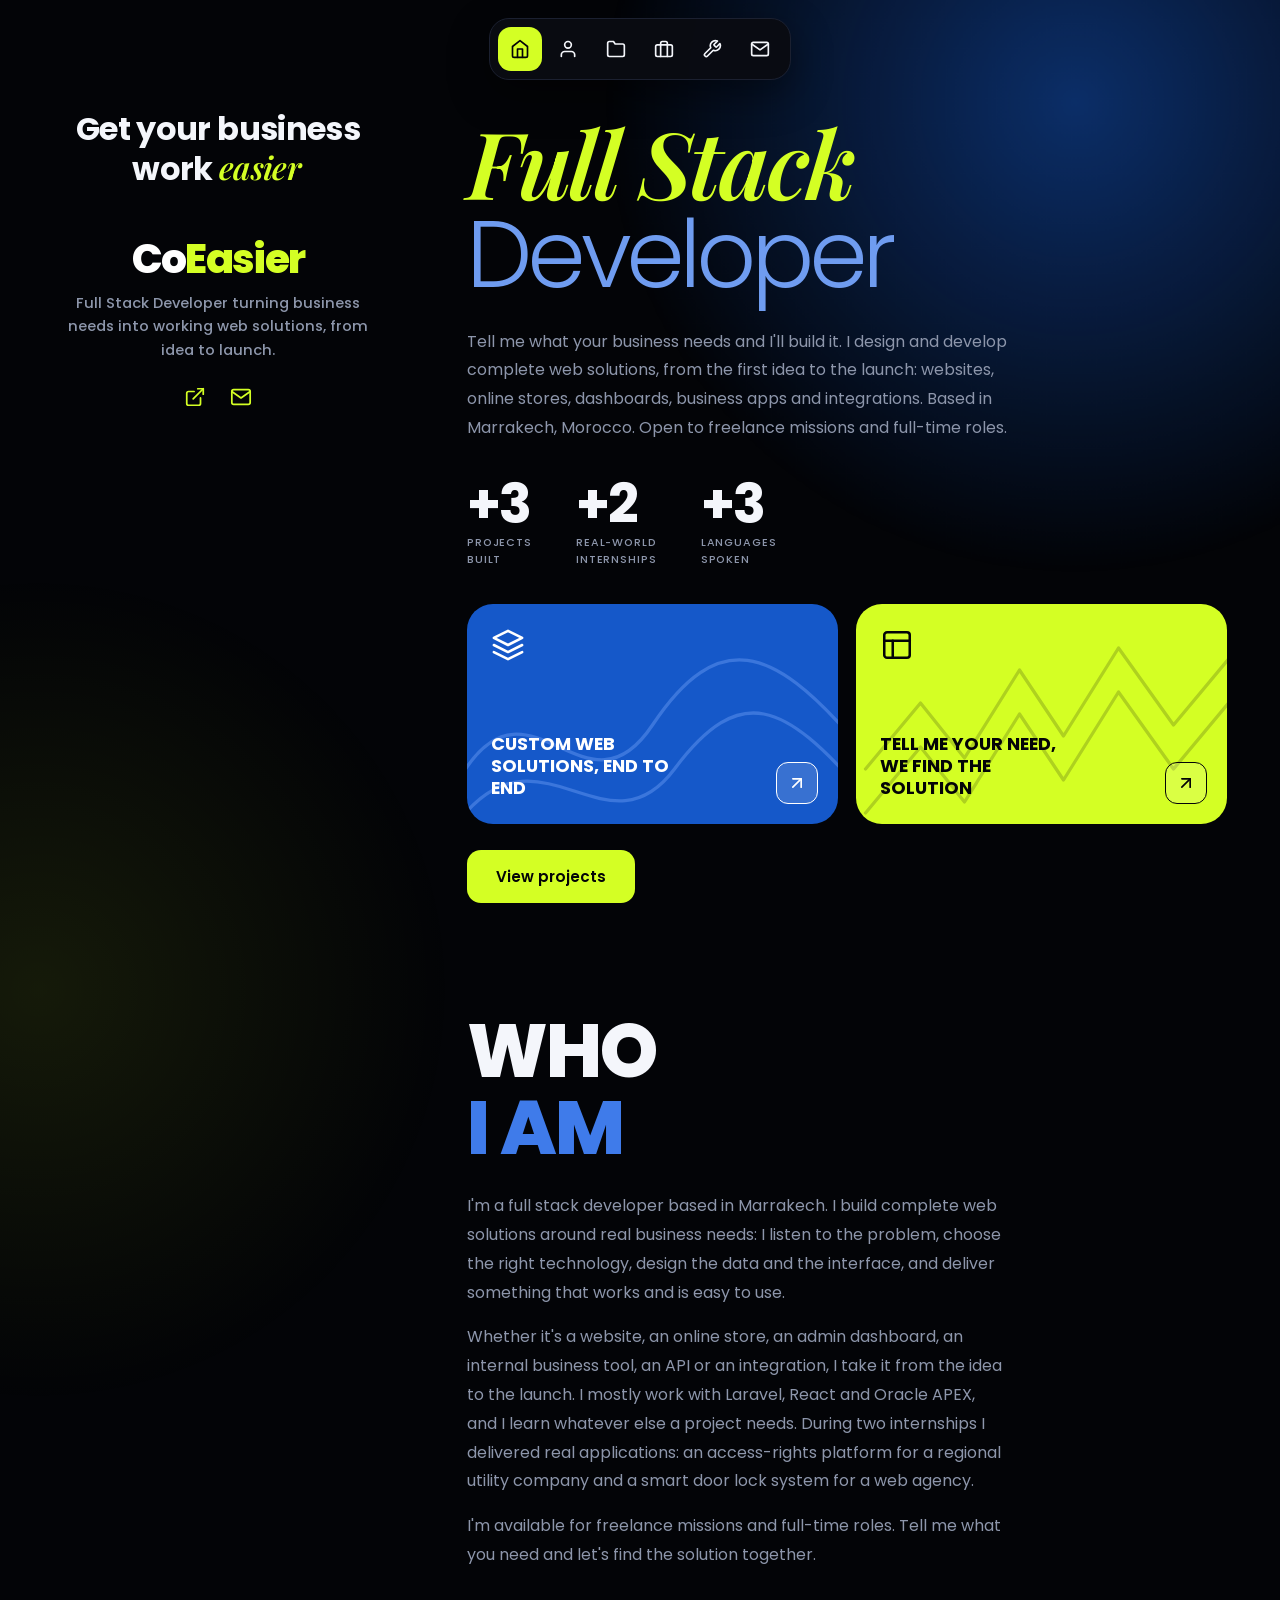
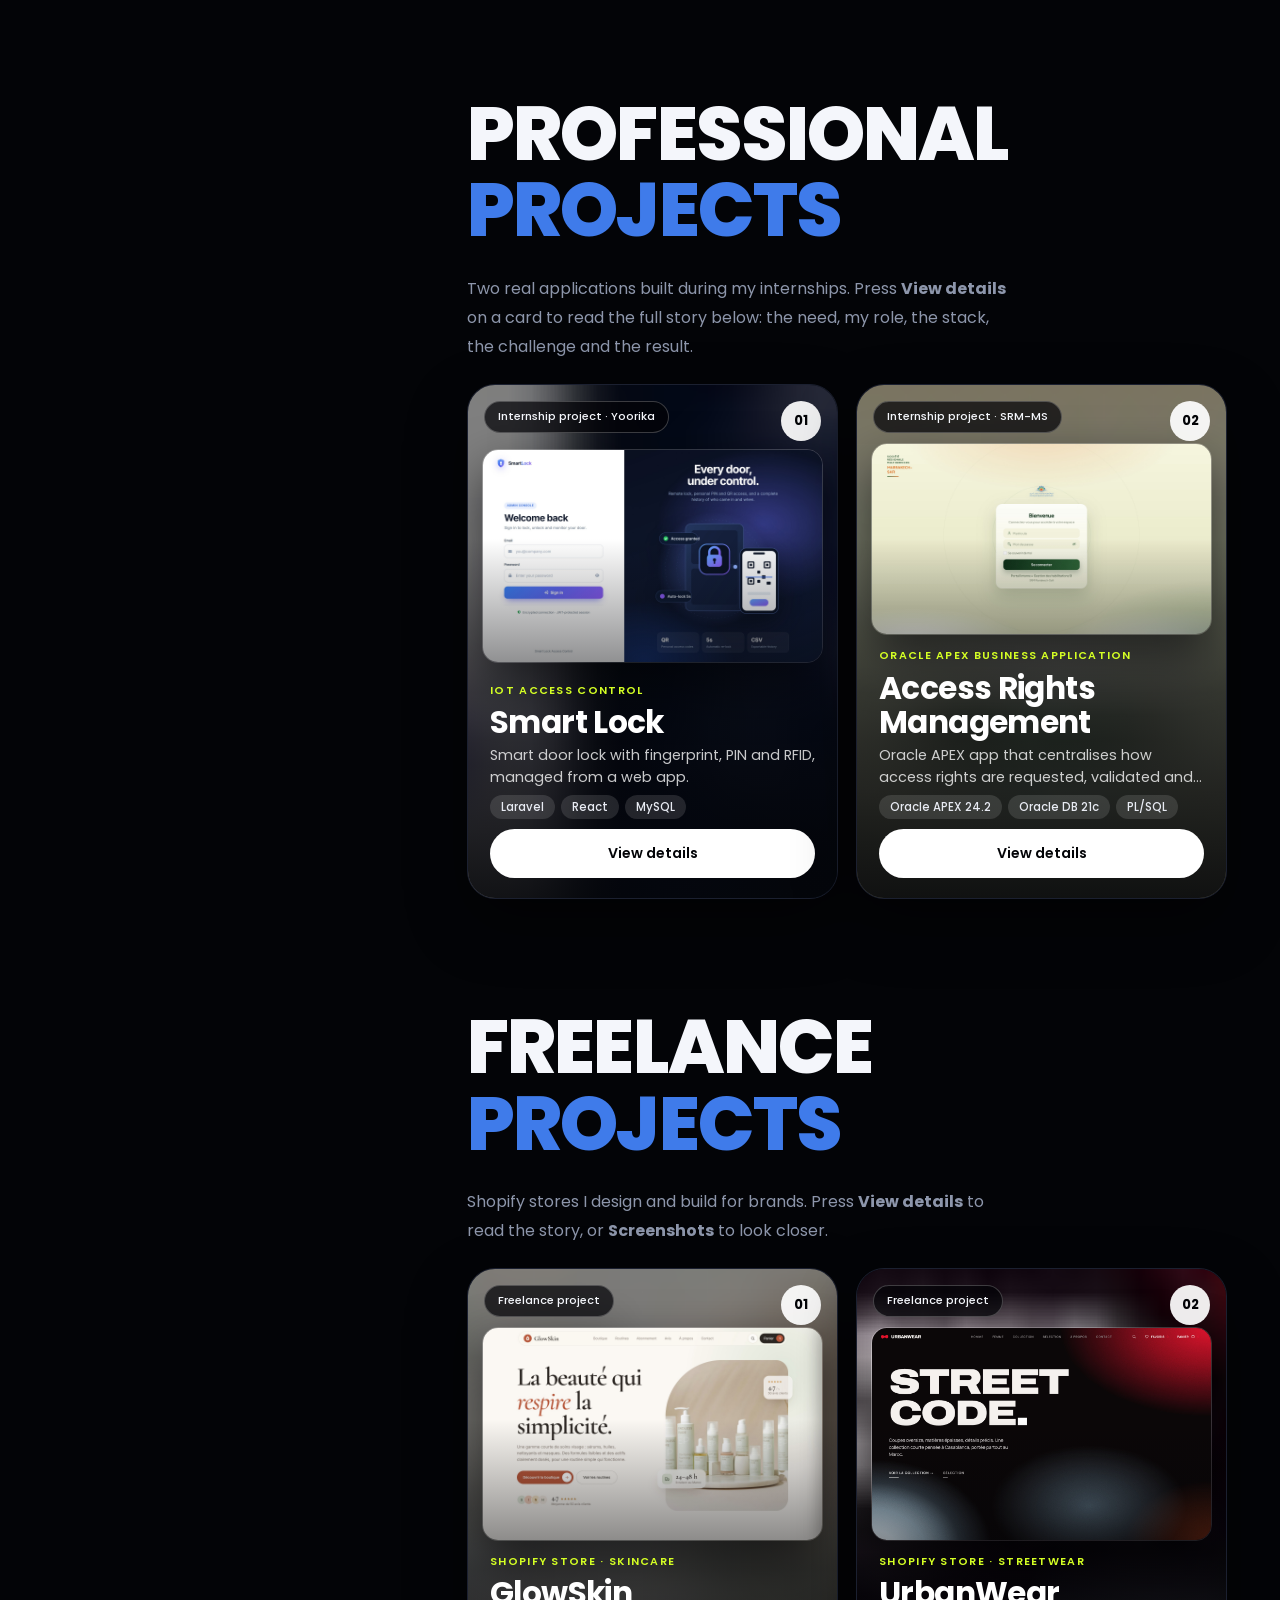
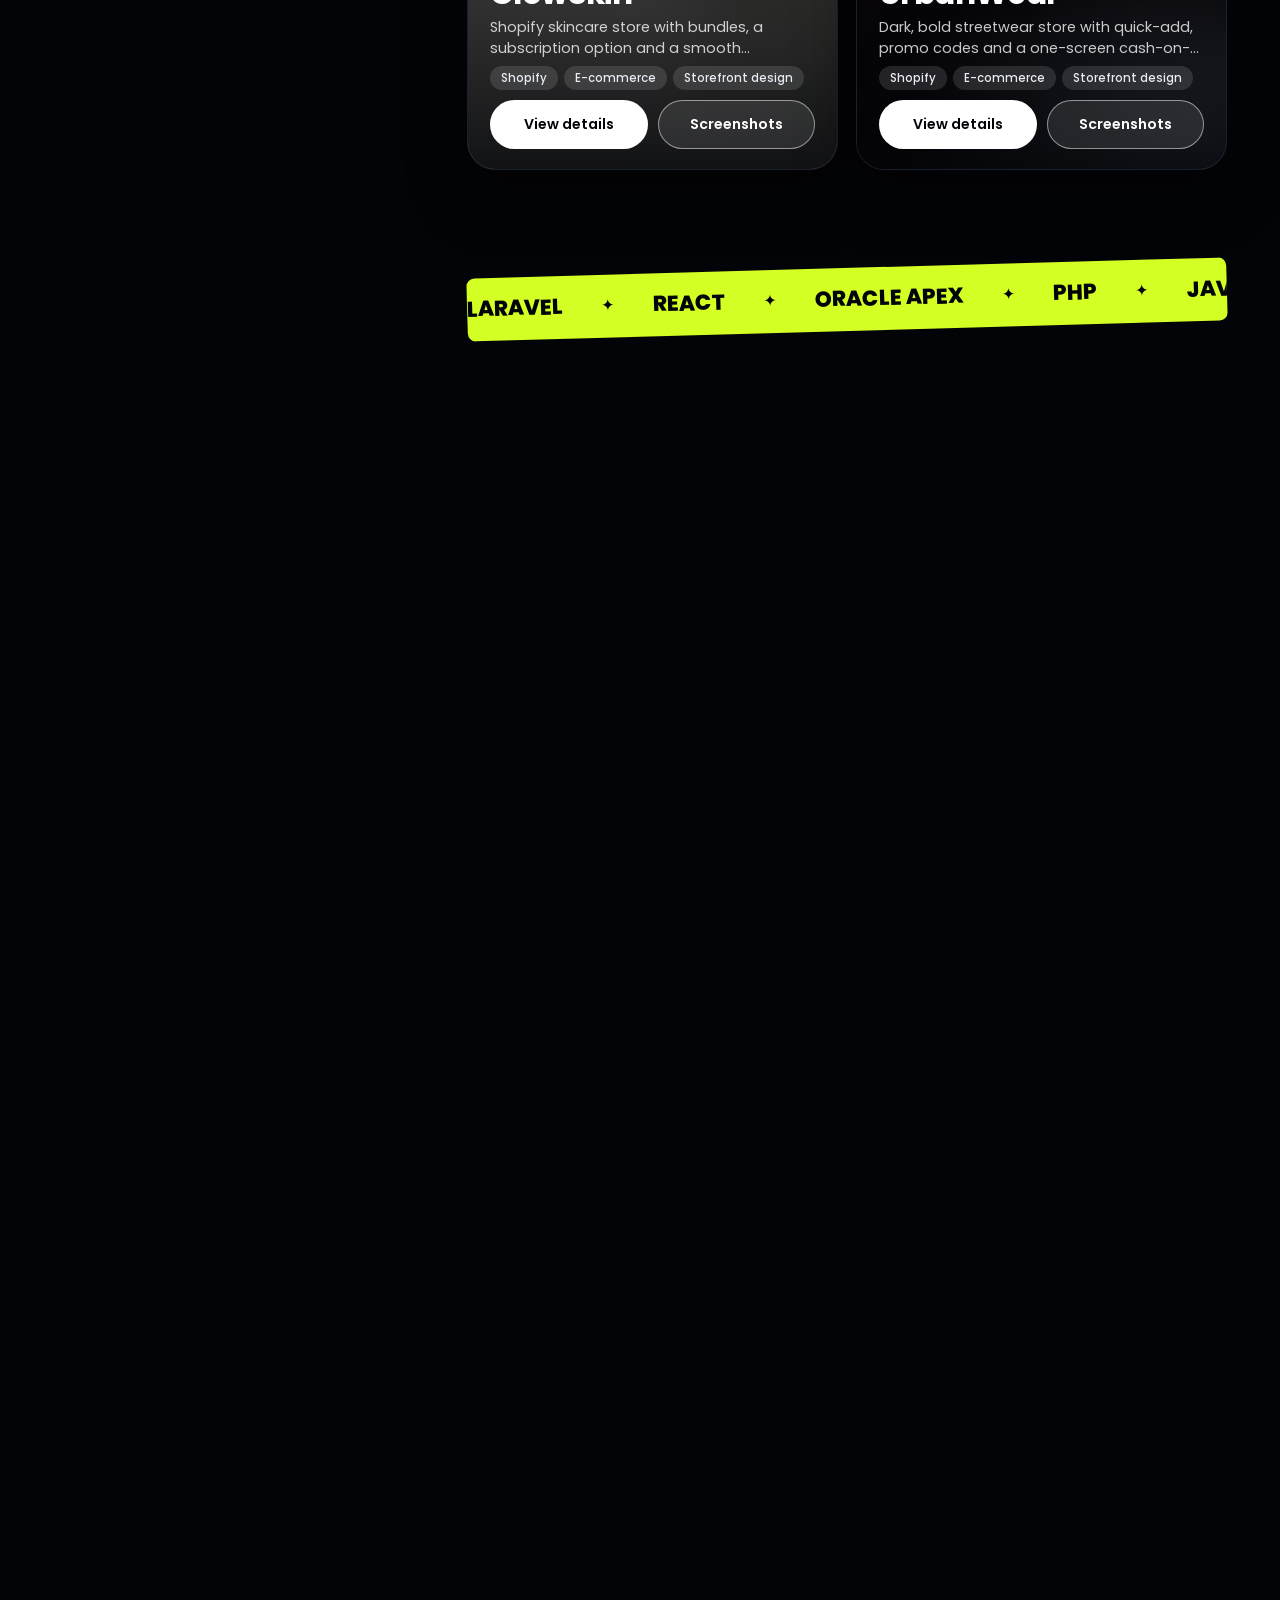
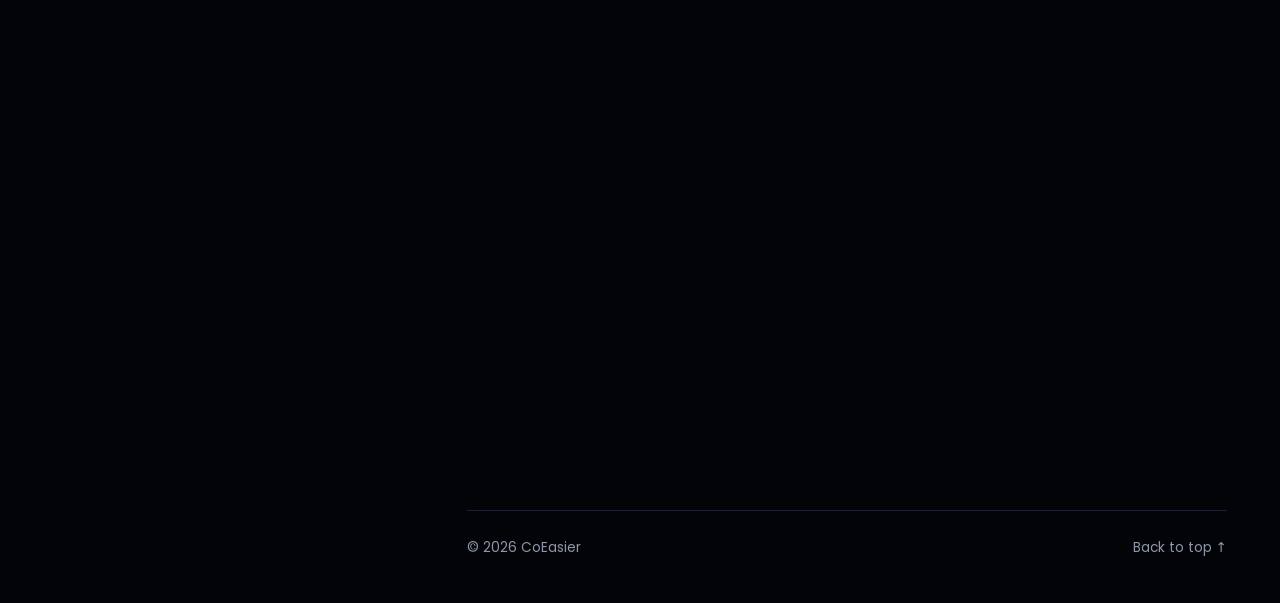
==== commit f2208dac: "Publish the GlowSkin and UrbanWear stores under coeasier.github.io and link them as Live store Co-Au" ====
--- a/index.html
+++ b/index.html
@@ -209,6 +209,6 @@
     <button class="lb-nav next" id="lbNext" type="button" aria-label="Next screenshot">›</button>
   </div>
 
-  <script src="script.js?v=77" defer></script>
+  <script src="script.js?v=78" defer></script>
 </body>
 </html>
